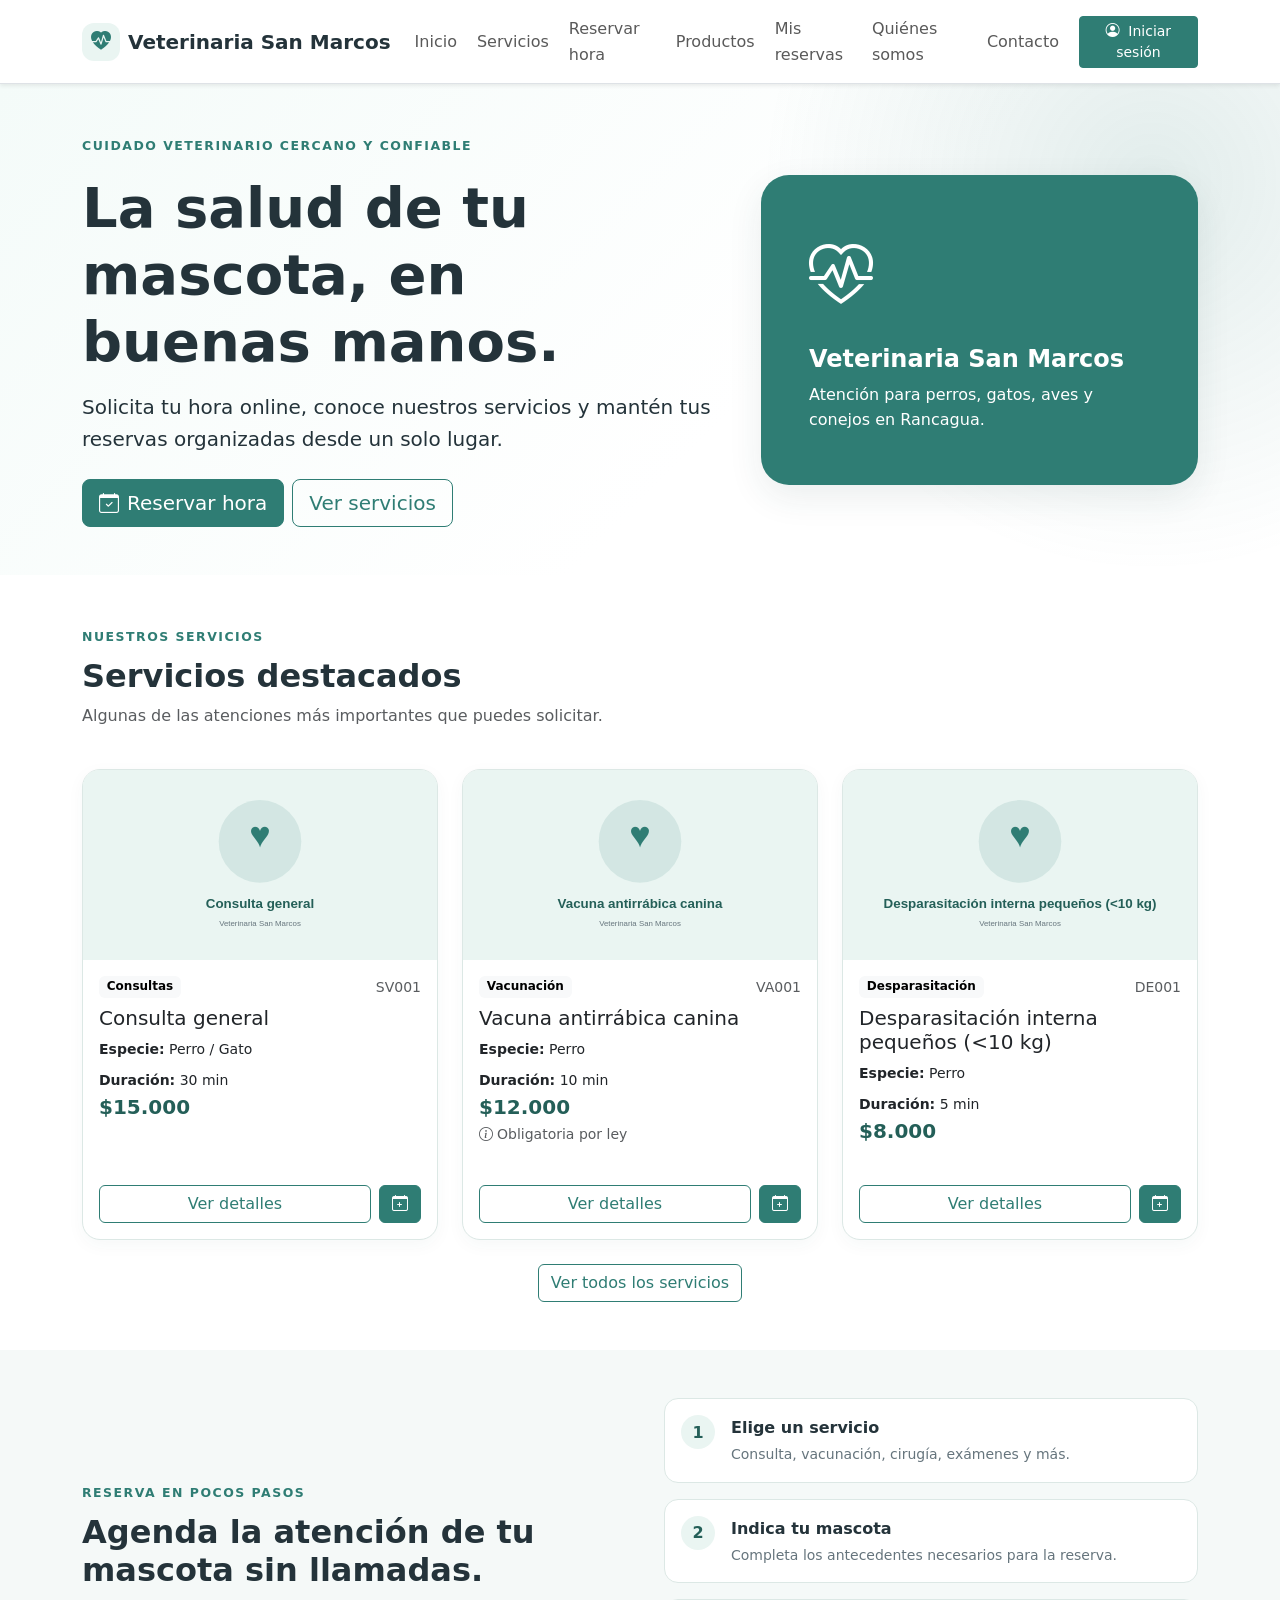
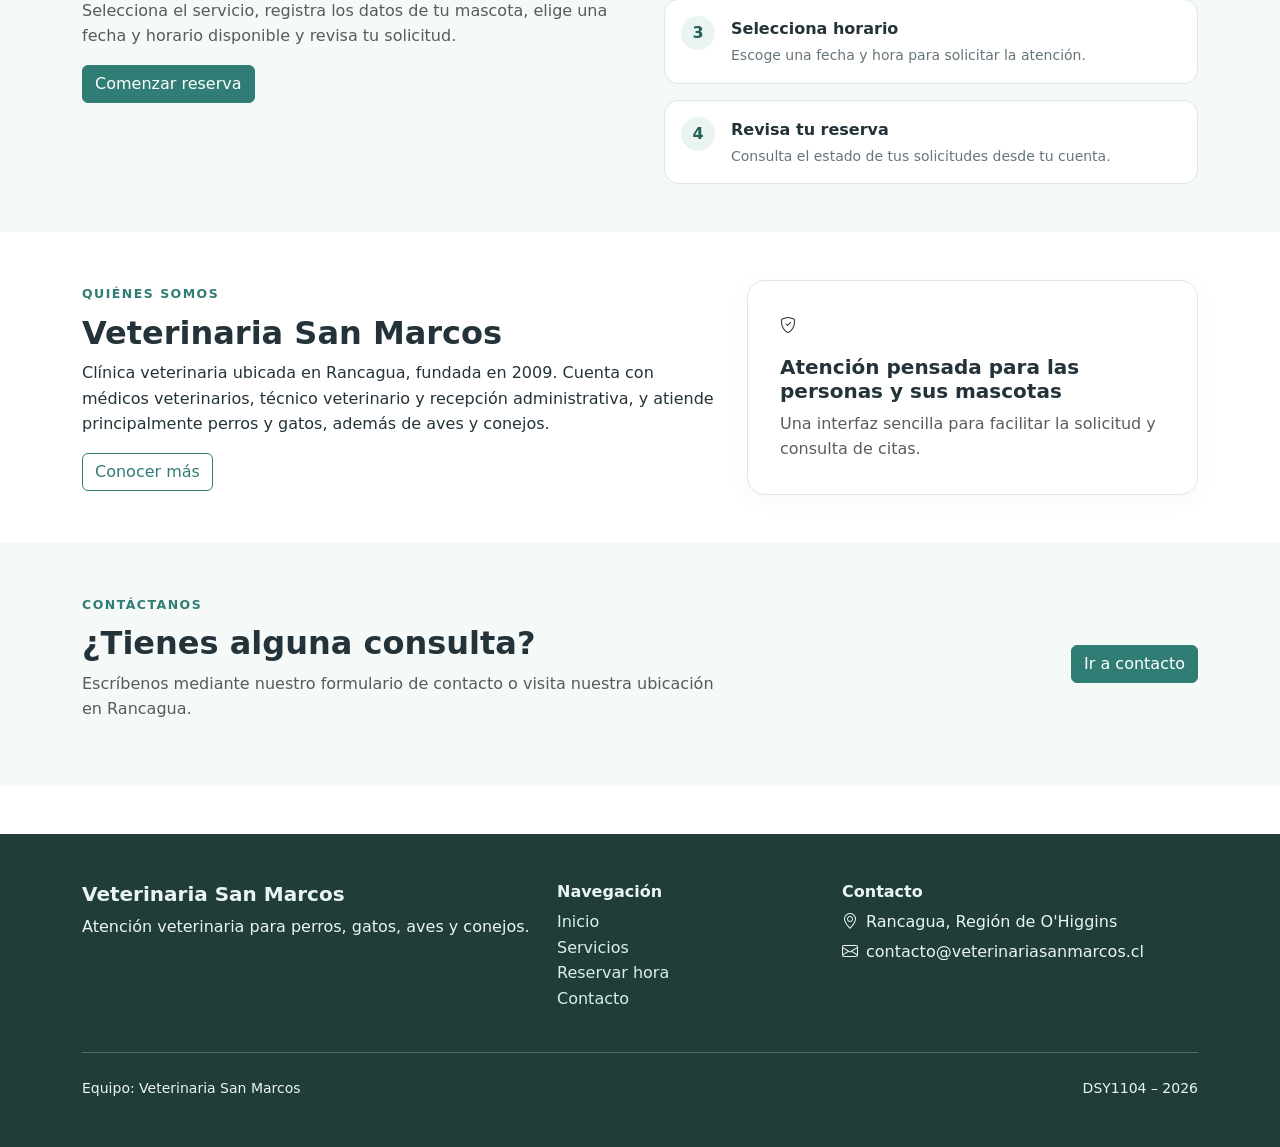
==== index.html @ c0e2d78a "fix(nav): corregir rutas de navegación en el menú superior" ====
<!doctype html>
<html lang="es">
<head>
  <meta charset="utf-8">
  <meta name="viewport" content="width=device-width, initial-scale=1">
  <meta name="description" content="Veterinaria San Marcos - Sistema de reservas y servicios veterinarios">
  <title>Inicio | Veterinaria San Marcos</title>
  <link href="https://cdn.jsdelivr.net/npm/bootstrap@5.3.3/dist/css/bootstrap.min.css" rel="stylesheet">
  <link href="https://cdn.jsdelivr.net/npm/bootstrap-icons@1.11.3/font/bootstrap-icons.min.css" rel="stylesheet">
  <link rel="stylesheet" href="../css/styles.css">
</head>

<body>

<header class="site-header">
  <nav class="navbar navbar-expand-lg navbar-light bg-white border-bottom shadow-sm" aria-label="Navegación principal">
    <div class="container">
      <a class="navbar-brand d-flex align-items-center gap-2 fw-bold" href="../index.html">
        <span class="brand-icon" aria-hidden="true"><i class="bi bi-heart-pulse-fill"></i></span>
        <span>Veterinaria San Marcos</span>
      </a>

      <input class="nav-toggle" type="checkbox" id="navToggle" aria-label="Abrir menú de navegación">
      <label class="nav-toggle-label d-lg-none" for="navToggle" aria-hidden="true">
        <span></span><span></span><span></span>
      </label>

      <div class="navbar-collapse custom-collapse" id="mainNavigation">
        <ul class="navbar-nav ms-auto align-items-lg-center gap-lg-1">
          <li class="nav-item"><a class="nav-link" href="index.html">Inicio</a></li>
          <li class="nav-item"><a class="nav-link" href="pages/servicios.html">Servicios</a></li>
          <li class="nav-item"><a class="nav-link" href="pages/reservar.html">Reservar hora</a></li>
          <li class="nav-item"><a class="nav-link" href="pages/productos.html">Productos</a></li>
          <li class="nav-item"><a class="nav-link" href="pages/mis-reservas.html">Mis reservas</a></li>
          <li class="nav-item"><a class="nav-link" href="pages/quienes-somos.html">Quiénes somos</a></li>
          <li class="nav-item"><a class="nav-link" href="pages/contacto.html">Contacto</a></li>
          <li class="nav-item ms-lg-2">
            <a class="btn btn-primary btn-sm px-3" href="pages/login.html" id="btnLoginNav">
              <i class="bi bi-person-circle me-1"></i> Iniciar sesión
            </a>
          </li>
        </ul>
      </div>
    </div>
  </nav>
</header>

<main>
  <section class="hero-section">
    <div class="container py-5">
      <div class="row align-items-center g-5">
        <div class="col-lg-7">
          <span class="eyebrow">Cuidado veterinario cercano y confiable</span>
          <h1 class="display-4 fw-bold mt-3">La salud de tu mascota, en buenas manos.</h1>
          <p class="lead mt-3">Solicita tu hora online, conoce nuestros servicios y mantén tus reservas organizadas desde un solo lugar.</p>
          <div class="d-flex flex-wrap gap-2 mt-4">
            <a href="pages/reservar.html" class="btn btn-primary btn-lg" id="btnReservarHero">
              <i class="bi bi-calendar-check me-2"></i>Reservar hora
            </a>
            <a href="pages/servicios.html" class="btn btn-outline-primary btn-lg" id="btnVerServiciosHero">
              Ver servicios
            </a>
          </div>
        </div>
        <div class="col-lg-5">
          <div class="hero-card">
            <i class="bi bi-heart-pulse hero-card-icon" aria-hidden="true"></i>
            <h2 class="h4 fw-bold">Veterinaria San Marcos</h2>
            <p class="mb-0">Atención para perros, gatos, aves y conejos en Rancagua.</p>
          </div>
        </div>
      </div>
    </div>
  </section>

  <section class="py-5" aria-labelledby="destacados-title">
    <div class="container">
      <div class="section-heading">
        <span class="eyebrow">Nuestros servicios</span>
        <h2 id="destacados-title" class="fw-bold mt-2">Servicios destacados</h2>
        <p class="text-muted">Algunas de las atenciones más importantes que puedes solicitar.</p>
      </div>
      <div class="row row-cols-1 row-cols-md-3 g-4 mt-1" id="serviciosDestacados">
        
<article class="col" id="servicio-sv001" data-id="SV001" data-category="Consultas" data-price="15000">
  <div class="card h-100 service-card">
    <img src="../img/servicios/sv001.svg" class="card-img-top catalog-image" alt="Ilustración del servicio Consulta general">
    <div class="card-body d-flex flex-column">
      <div class="d-flex justify-content-between gap-2 mb-2">
        <span class="badge text-bg-light">Consultas</span>
        <span class="small text-muted">SV001</span>
      </div>
      <h2 class="h5 card-title" id="nombre-sv001">Consulta general</h2>
      <p class="card-text small mb-2"><strong>Especie:</strong> Perro / Gato</p>
      <p class="card-text small mb-1"><strong>Duración:</strong> 30 min</p>
      <p class="h5 fw-bold price mb-1" id="precio-sv001">$15.000</p>
      <p class="small text-muted mb-3">&nbsp;</p>
      <div class="mt-auto d-flex gap-2">
        <a class="btn btn-outline-primary flex-grow-1" href="detalle-servicio.html?id=SV001" id="btnDetalle-sv001">Ver detalles</a>
        <a class="btn btn-primary" href="reservar.html?servicio=SV001" id="btnReservar-sv001" aria-label="Reservar Consulta general"><i class="bi bi-calendar-plus"></i></a>
      </div>
    </div>
  </div>
</article>
        
<article class="col" id="servicio-va001" data-id="VA001" data-category="Vacunación" data-price="12000">
  <div class="card h-100 service-card">
    <img src="../img/servicios/va001.svg" class="card-img-top catalog-image" alt="Ilustración del servicio Vacuna antirrábica canina">
    <div class="card-body d-flex flex-column">
      <div class="d-flex justify-content-between gap-2 mb-2">
        <span class="badge text-bg-light">Vacunación</span>
        <span class="small text-muted">VA001</span>
      </div>
      <h2 class="h5 card-title" id="nombre-va001">Vacuna antirrábica canina</h2>
      <p class="card-text small mb-2"><strong>Especie:</strong> Perro</p>
      <p class="card-text small mb-1"><strong>Duración:</strong> 10 min</p>
      <p class="h5 fw-bold price mb-1" id="precio-va001">$12.000</p>
      <p class="small text-muted mb-3"><i class="bi bi-info-circle me-1"></i>Obligatoria por ley</p>
      <div class="mt-auto d-flex gap-2">
        <a class="btn btn-outline-primary flex-grow-1" href="detalle-servicio.html?id=VA001" id="btnDetalle-va001">Ver detalles</a>
        <a class="btn btn-primary" href="reservar.html?servicio=VA001" id="btnReservar-va001" aria-label="Reservar Vacuna antirrábica canina"><i class="bi bi-calendar-plus"></i></a>
      </div>
    </div>
  </div>
</article>
        
<article class="col" id="servicio-de001" data-id="DE001" data-category="Desparasitación" data-price="8000">
  <div class="card h-100 service-card">
    <img src="../img/servicios/de001.svg" class="card-img-top catalog-image" alt="Ilustración del servicio Desparasitación interna pequeños (&lt;10 kg)">
    <div class="card-body d-flex flex-column">
      <div class="d-flex justify-content-between gap-2 mb-2">
        <span class="badge text-bg-light">Desparasitación</span>
        <span class="small text-muted">DE001</span>
      </div>
      <h2 class="h5 card-title" id="nombre-de001">Desparasitación interna pequeños (&lt;10 kg)</h2>
      <p class="card-text small mb-2"><strong>Especie:</strong> Perro</p>
      <p class="card-text small mb-1"><strong>Duración:</strong> 5 min</p>
      <p class="h5 fw-bold price mb-1" id="precio-de001">$8.000</p>
      <p class="small text-muted mb-3">&nbsp;</p>
      <div class="mt-auto d-flex gap-2">
        <a class="btn btn-outline-primary flex-grow-1" href="detalle-servicio.html?id=DE001" id="btnDetalle-de001">Ver detalles</a>
        <a class="btn btn-primary" href="reservar.html?servicio=DE001" id="btnReservar-de001" aria-label="Reservar Desparasitación interna pequeños (&lt;10 kg)"><i class="bi bi-calendar-plus"></i></a>
      </div>
    </div>
  </div>
</article>
      </div>
      <div class="text-center mt-4">
        <a href="pages/servicios.html" class="btn btn-outline-primary">Ver todos los servicios</a>
      </div>
    </div>
  </section>

  <section class="py-5 bg-soft">
    <div class="container">
      <div class="row align-items-center g-5">
        <div class="col-lg-6">
          <span class="eyebrow">Reserva en pocos pasos</span>
          <h2 class="fw-bold mt-2">Agenda la atención de tu mascota sin llamadas.</h2>
          <p class="text-muted">Selecciona el servicio, registra los datos de tu mascota, elige una fecha y horario disponible y revisa tu solicitud.</p>
          <a href="pages/reservar.html" class="btn btn-primary" id="btnReservarProceso">Comenzar reserva</a>
        </div>
        <div class="col-lg-6">
          <ol class="process-list">
            <li><span>1</span><div><strong>Elige un servicio</strong><small>Consulta, vacunación, cirugía, exámenes y más.</small></div></li>
            <li><span>2</span><div><strong>Indica tu mascota</strong><small>Completa los antecedentes necesarios para la reserva.</small></div></li>
            <li><span>3</span><div><strong>Selecciona horario</strong><small>Escoge una fecha y hora para solicitar la atención.</small></div></li>
            <li><span>4</span><div><strong>Revisa tu reserva</strong><small>Consulta el estado de tus solicitudes desde tu cuenta.</small></div></li>
          </ol>
        </div>
      </div>
    </div>
  </section>

  <section class="py-5" id="quienesSomosResumen">
    <div class="container">
      <div class="row g-4">
        <div class="col-lg-7">
          <span class="eyebrow">Quiénes somos</span>
          <h2 class="fw-bold mt-2">Veterinaria San Marcos</h2>
          <p>Clínica veterinaria ubicada en Rancagua, fundada en 2009. Cuenta con médicos veterinarios, técnico veterinario y recepción administrativa, y atiende principalmente perros y gatos, además de aves y conejos.</p>
          <a href="pages/quienes-somos.html" class="btn btn-outline-primary">Conocer más</a>
        </div>
        <div class="col-lg-5">
          <div class="info-panel">
            <i class="bi bi-shield-check"></i>
            <h3 class="h5 fw-bold mt-3">Atención pensada para las personas y sus mascotas</h3>
            <p class="mb-0 text-muted">Una interfaz sencilla para facilitar la solicitud y consulta de citas.</p>
          </div>
        </div>
      </div>
    </div>
  </section>

  <section class="py-5 bg-soft" id="contactoResumen">
    <div class="container">
      <div class="row align-items-center g-4">
        <div class="col-md-7">
          <span class="eyebrow">Contáctanos</span>
          <h2 class="fw-bold mt-2">¿Tienes alguna consulta?</h2>
          <p class="text-muted">Escríbenos mediante nuestro formulario de contacto o visita nuestra ubicación en Rancagua.</p>
        </div>
        <div class="col-md-5 text-md-end">
          <a href="pages/contacto.html" class="btn btn-primary" id="btnContacto">Ir a contacto</a>
        </div>
      </div>
    </div>
  </section>
</main>

<footer class="site-footer mt-5">
  <div class="container py-5">
    <div class="row g-4">
      <div class="col-lg-5">
        <h2 class="h5 fw-bold">Veterinaria San Marcos</h2>
        <p class="mb-0">Atención veterinaria para perros, gatos, aves y conejos.</p>
      </div>
      <div class="col-sm-6 col-lg-3">
        <h2 class="h6 fw-bold">Navegación</h2>
        <ul class="list-unstyled footer-links">
          <li><a href="../index.html">Inicio</a></li>
          <li><a href="servicios.html">Servicios</a></li>
          <li><a href="reservar.html">Reservar hora</a></li>
          <li><a href="contacto.html">Contacto</a></li>
        </ul>
      </div>
      <div class="col-sm-6 col-lg-4">
        <h2 class="h6 fw-bold">Contacto</h2>
        <p class="mb-1"><i class="bi bi-geo-alt me-2"></i>Rancagua, Región de O'Higgins</p>
        <p class="mb-0"><i class="bi bi-envelope me-2"></i>contacto@veterinariasanmarcos.cl</p>
      </div>
    </div>
    <hr class="my-4">
    <div class="small d-flex flex-column flex-md-row justify-content-between gap-2">
      <span>Equipo: Veterinaria San Marcos</span>
      <span>DSY1104 – 2026</span>
    </div>
  </div>
</footer>


<script src="../js/script.js"></script>
</body>
</html>
---- css/styles.css ----
:root {
  --brand: #2f7d74;
  --brand-dark: #245f58;
  --brand-soft: #eaf5f2;
  --ink: #24333a;
  --muted: #66757d;
  --surface: #ffffff;
  --soft: #f5f9f8;
  --border: #dce8e5;
  --shadow: 0 12px 35px rgba(32, 70, 66, 0.09);
}

* { box-sizing: border-box; }

body {
  color: var(--ink);
  background: #fff;
  font-family: system-ui, -apple-system, "Segoe UI", sans-serif;
  line-height: 1.6;
}

a { color: var(--brand); }
a:hover { color: var(--brand-dark); }

.btn-primary {
  --bs-btn-bg: var(--brand);
  --bs-btn-border-color: var(--brand);
  --bs-btn-hover-bg: var(--brand-dark);
  --bs-btn-hover-border-color: var(--brand-dark);
  --bs-btn-active-bg: var(--brand-dark);
  --bs-btn-active-border-color: var(--brand-dark);
}

.btn-outline-primary {
  --bs-btn-color: var(--brand);
  --bs-btn-border-color: var(--brand);
  --bs-btn-hover-bg: var(--brand);
  --bs-btn-hover-border-color: var(--brand);
}

.brand-icon {
  width: 38px;
  height: 38px;
  display: inline-grid;
  place-items: center;
  border-radius: 12px;
  background: var(--brand-soft);
  color: var(--brand);
}

.navbar-brand { color: var(--ink); }
.navbar-brand:hover { color: var(--brand); }
.nav-link { font-weight: 500; }
.nav-link:hover, .nav-link:focus { color: var(--brand); }

.nav-toggle { display: none; }
.nav-toggle-label { cursor: pointer; width: 42px; height: 42px; padding: 10px; }
.nav-toggle-label span { display: block; height: 2px; margin: 5px 0; background: var(--ink); transition: .2s; }
.custom-collapse { display: flex; }

.hero-section {
  background:
    radial-gradient(circle at 90% 20%, rgba(47,125,116,.14), transparent 32%),
    linear-gradient(135deg, #f4fbf9 0%, #fff 60%);
}

.hero-card {
  min-height: 310px;
  border-radius: 28px;
  background: var(--brand);
  color: #fff;
  padding: 3rem;
  display: flex;
  flex-direction: column;
  justify-content: center;
  box-shadow: var(--shadow);
}

.hero-card-icon {
  font-size: 4rem;
  margin-bottom: 1rem;
}

.eyebrow {
  color: var(--brand);
  text-transform: uppercase;
  letter-spacing: .12em;
  font-size: .78rem;
  font-weight: 800;
}

.section-heading { max-width: 700px; }

.bg-soft { background: var(--soft); }

.page-hero {
  background: var(--soft);
  border-bottom: 1px solid var(--border);
}

.service-card,
.product-card {
  border: 1px solid var(--border);
  border-radius: 18px;
  overflow: hidden;
  box-shadow: 0 5px 18px rgba(32, 70, 66, .04);
  transition: transform .2s ease, box-shadow .2s ease;
}

.service-card:hover,
.product-card:hover {
  transform: translateY(-4px);
  box-shadow: var(--shadow);
}

.catalog-image {
  height: 190px;
  object-fit: cover;
  background: var(--brand-soft);
}

.price { color: var(--brand-dark); }

.filter-panel,
.form-section,
.summary-card,
.info-panel,
.auth-card,
.detail-card {
  border: 1px solid var(--border);
  border-radius: 18px;
  background: var(--surface);
  box-shadow: 0 5px 22px rgba(32, 70, 66, .04);
}

.filter-panel { padding: 1.25rem; }
.form-section { padding: 1.5rem; }
.summary-card { padding: 1.5rem; }
.info-panel { padding: 2rem; }
.detail-card { overflow: hidden; }

.detail-image {
  width: 100%;
  height: 100%;
  min-height: 420px;
  object-fit: cover;
  background: var(--brand-soft);
}

.detail-meta {
  height: 100%;
  display: flex;
  align-items: flex-start;
  gap: .75rem;
  padding: 1rem;
  background: var(--soft);
  border-radius: 12px;
}

.detail-meta > i { color: var(--brand); font-size: 1.25rem; }
.detail-meta span { display: flex; flex-direction: column; gap: .15rem; }
.detail-meta small { color: var(--muted); }
.detail-meta strong { font-size: .95rem; }

.process-list {
  list-style: none;
  padding: 0;
  margin: 0;
  display: grid;
  gap: 1rem;
}

.process-list li {
  display: flex;
  align-items: flex-start;
  gap: 1rem;
  padding: 1rem;
  border-radius: 14px;
  background: #fff;
  border: 1px solid var(--border);
}

.process-list li > span {
  flex: 0 0 34px;
  width: 34px;
  height: 34px;
  display: grid;
  place-items: center;
  border-radius: 50%;
  background: var(--brand-soft);
  color: var(--brand-dark);
  font-weight: 800;
}

.process-list small { display: block; color: var(--muted); margin-top: .15rem; }

.map-placeholder {
  min-height: 100%;
  display: grid;
  place-items: center;
  background:
    linear-gradient(rgba(234,245,242,.92), rgba(234,245,242,.92)),
    repeating-linear-gradient(45deg, #d8eae6 0, #d8eae6 2px, transparent 2px, transparent 12px);
  border: 1px solid var(--border);
  border-radius: 18px;
  color: var(--brand-dark);
}

.empty-state {
  text-align: center;
  padding: 4rem 1.5rem;
  border: 1px dashed var(--border);
  border-radius: 18px;
  background: var(--soft);
}

.empty-state > i { font-size: 3rem; color: var(--brand); }

.site-footer {
  background: #203d3a;
  color: #eaf5f2;
}

.site-footer .footer-links a { color: #d9efeb; text-decoration: none; }
.site-footer .footer-links a:hover { text-decoration: underline; }

.auth-page { background: var(--soft); }
.auth-card { max-width: 500px; padding: 2rem; }
.auth-card-wide { max-width: 850px; }
.auth-icon {
  width: 64px;
  height: 64px;
  display: grid;
  place-items: center;
  margin: 0 auto;
  border-radius: 50%;
  background: var(--brand-soft);
  color: var(--brand);
  font-size: 2rem;
}

.quantity-input { max-width: 110px; }

@media (max-width: 991.98px) {
  .custom-collapse {
    display: none;
    width: 100%;
    padding-top: 1rem;
  }

  .nav-toggle:checked ~ .custom-collapse { display: block; }
  .nav-toggle-label { display: block; }

  .nav-toggle:checked + .nav-toggle-label span:nth-child(1) { transform: translateY(7px) rotate(45deg); }
  .nav-toggle:checked + .nav-toggle-label span:nth-child(2) { opacity: 0; }
  .nav-toggle:checked + .nav-toggle-label span:nth-child(3) { transform: translateY(-7px) rotate(-45deg); }

  .hero-card { min-height: 240px; padding: 2rem; }
}

@media (max-width: 575.98px) {
  .hero-section h1 { font-size: 2.35rem; }
  .detail-image { min-height: 280px; }
  .auth-card { padding: 1.25rem; }
}
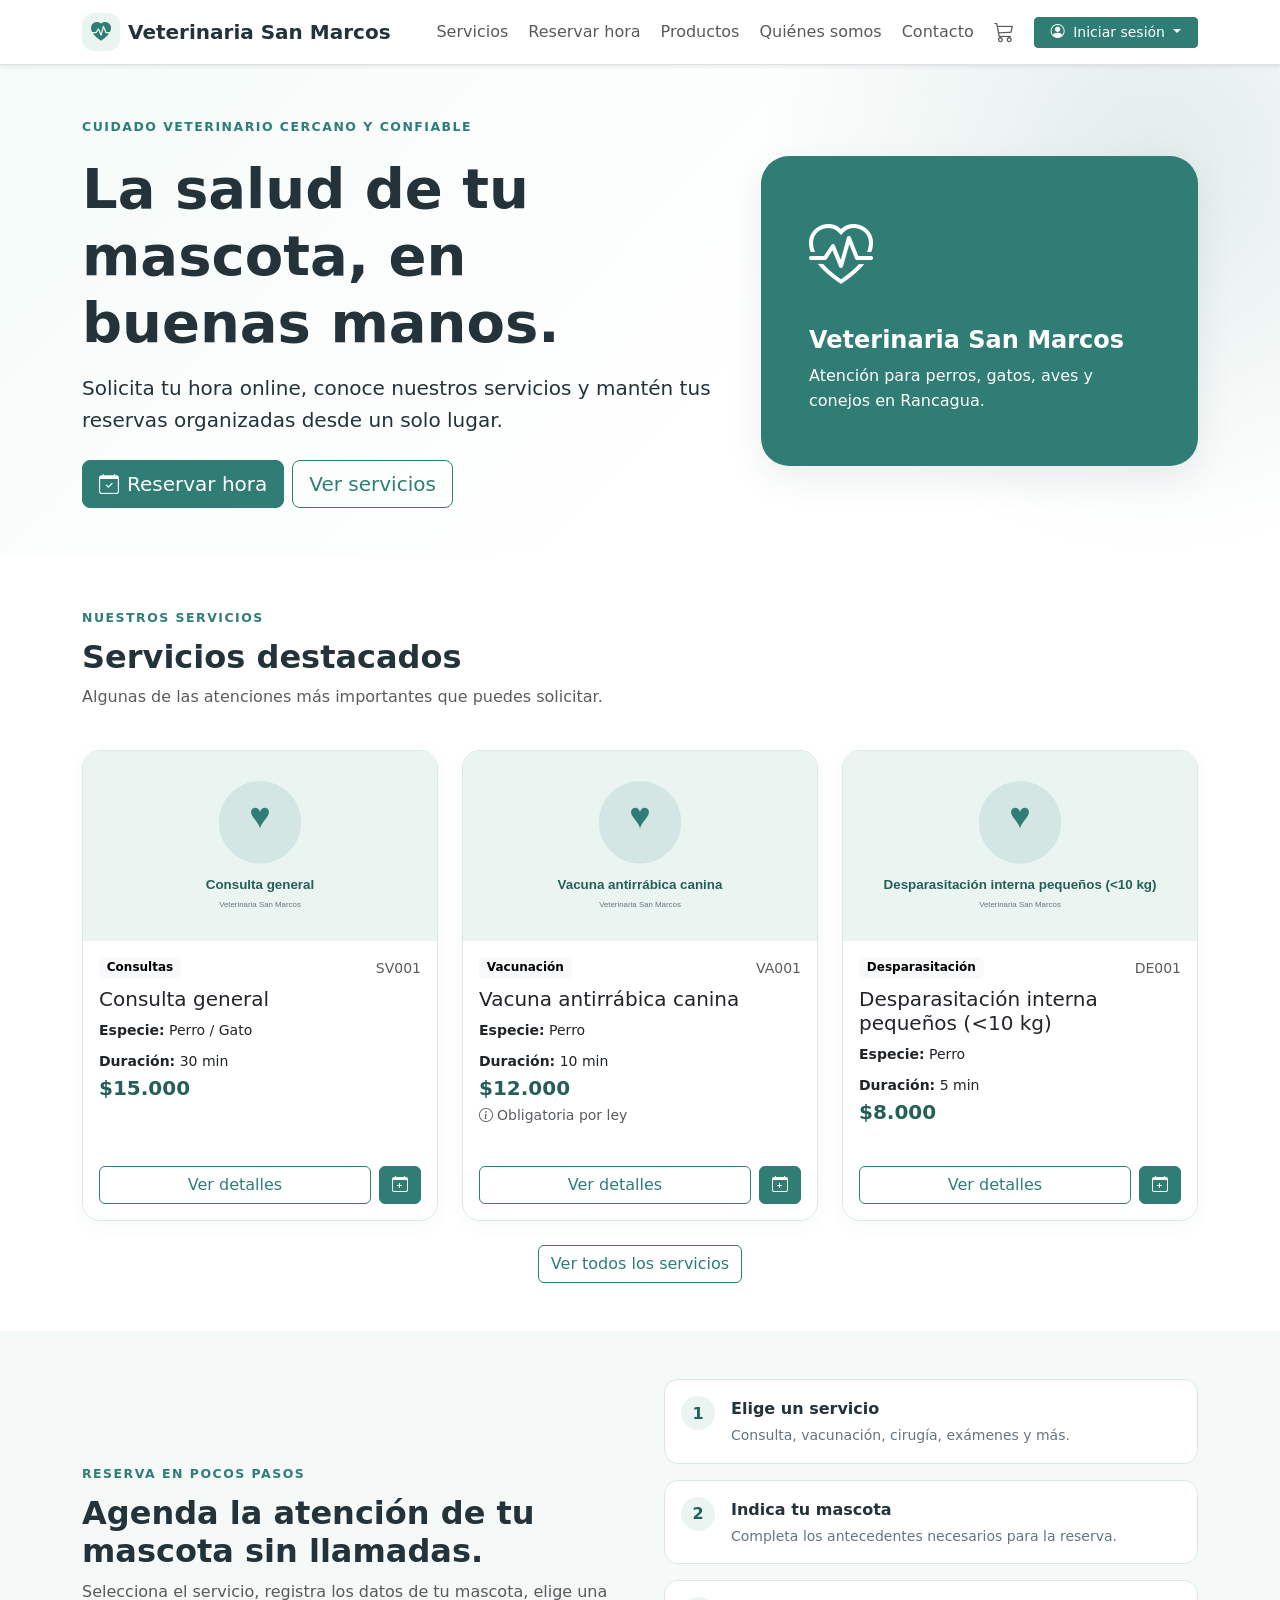
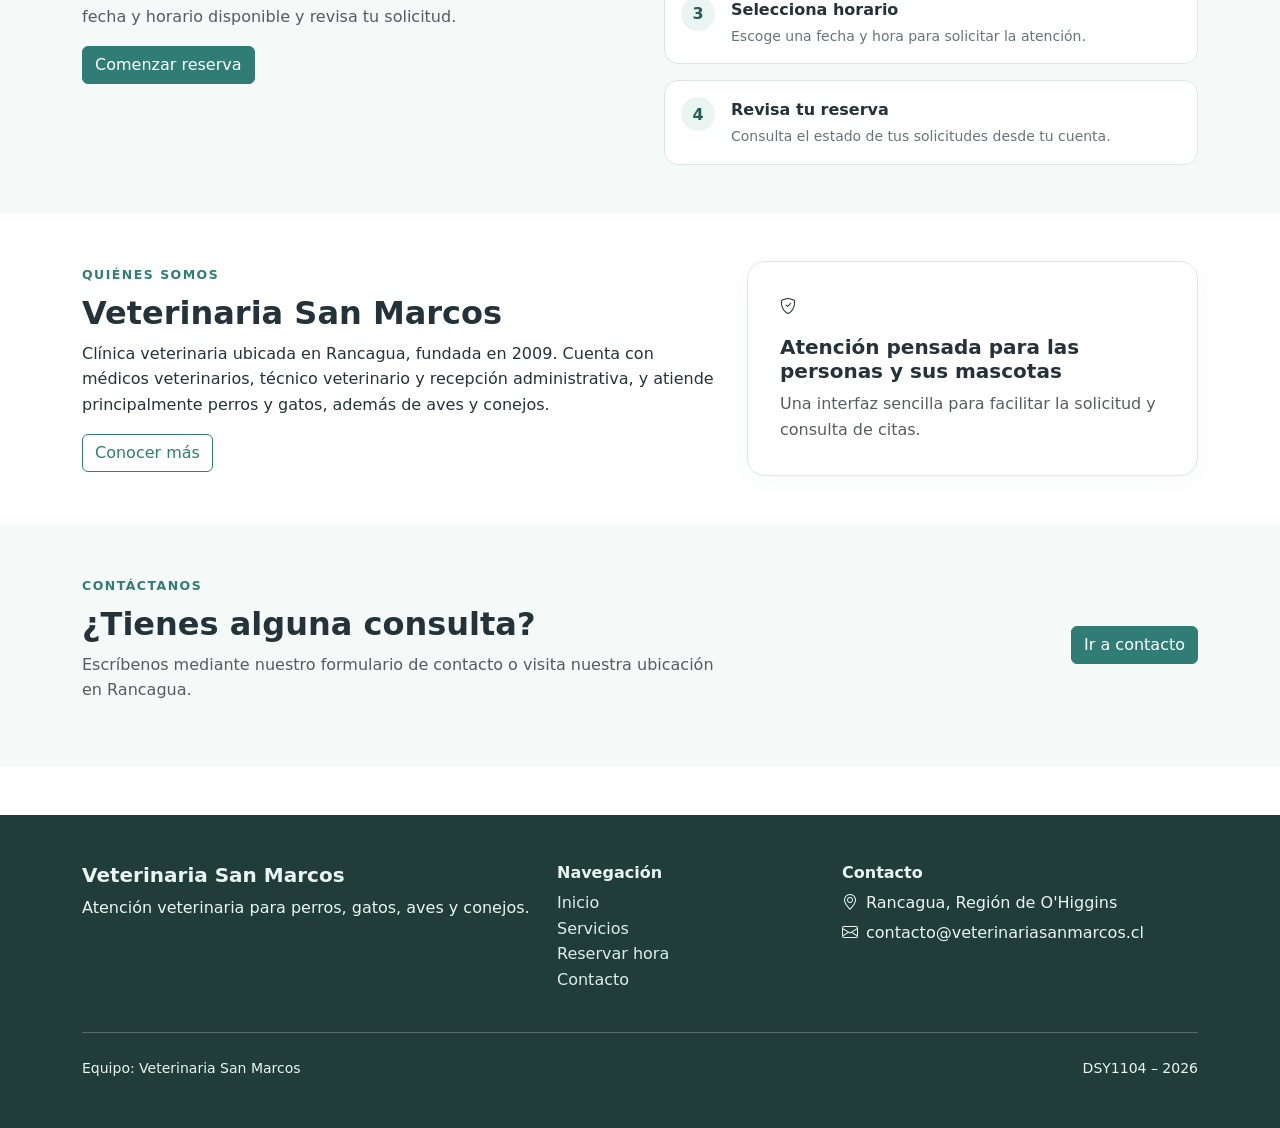
==== commit 868d4d92: "feat(ux): reemplazar alertas nativas por sistema de notificaciones toast y avisos en pantalla" ====
--- a/index.html
+++ b/index.html
@@ -8,6 +8,11 @@
   <link href="https://cdn.jsdelivr.net/npm/bootstrap@5.3.3/dist/css/bootstrap.min.css" rel="stylesheet">
   <link href="https://cdn.jsdelivr.net/npm/bootstrap-icons@1.11.3/font/bootstrap-icons.min.css" rel="stylesheet">
   <link rel="stylesheet" href="../css/styles.css">
+  <script src="https://cdn.jsdelivr.net/npm/bootstrap@5.3.3/dist/js/bootstrap.bundle.min.js"></script>
+  <script src="js/datos.js" defer></script>
+  <script src="js/storage.js" defer></script>
+  <script src="js/userActivo.js" defer></script>
+  <script src="js/carrito.js" defer></script>
 </head>
 
 <body>
@@ -26,21 +31,56 @@
       </label>
 
       <div class="navbar-collapse custom-collapse" id="mainNavigation">
-        <ul class="navbar-nav ms-auto align-items-lg-center gap-lg-1">
-          <li class="nav-item"><a class="nav-link" href="index.html">Inicio</a></li>
-          <li class="nav-item"><a class="nav-link" href="pages/servicios.html">Servicios</a></li>
-          <li class="nav-item"><a class="nav-link" href="pages/reservar.html">Reservar hora</a></li>
-          <li class="nav-item"><a class="nav-link" href="pages/productos.html">Productos</a></li>
-          <li class="nav-item"><a class="nav-link" href="pages/mis-reservas.html">Mis reservas</a></li>
-          <li class="nav-item"><a class="nav-link" href="pages/quienes-somos.html">Quiénes somos</a></li>
-          <li class="nav-item"><a class="nav-link" href="pages/contacto.html">Contacto</a></li>
-          <li class="nav-item ms-lg-2">
-            <a class="btn btn-primary btn-sm px-3" href="pages/login.html" id="btnLoginNav">
-              <i class="bi bi-person-circle me-1"></i> Iniciar sesión
-            </a>
-          </li>
-        </ul>
-      </div>
+                    <ul class="navbar-nav ms-auto align-items-lg-center gap-lg-1">
+                        <li class="nav-item"><a class="nav-link" href="pages/servicios.html">Servicios</a></li>
+                        <li class="nav-item"><a class="nav-link" href="pages/reservar.html">Reservar hora</a></li>
+                        <li class="nav-item"><a class="nav-link" href="pages/productos.html">Productos</a></li>
+                        <li class="nav-item"><a class="nav-link" href="pages/quienes-somos.html">Quiénes somos</a></li>
+                        <li class="nav-item"><a class="nav-link" href="pages/contacto.html">Contacto</a></li>
+                        
+                        <li class="nav-item">
+                            <a class="nav-link position-relative" href="#" data-bs-toggle="offcanvas" data-bs-target="#offcanvasCarrito" aria-controls="offcanvasCarrito">
+                                <i class="bi bi-cart3 fs-5" id="iconoCarritoNav"></i>
+                                <span class="position-absolute top-25 start-75 translate-middle badge rounded-pill bg-danger" id="badgeContadorCarrito">
+                                    0
+                                </span>
+                            </a>
+                        </li>
+                        
+                        <li class="nav-item ms-lg-2 dropdown">
+                            <a class="btn btn-primary btn-sm px-3 dropdown-toggle"
+                            href="pages/login.html"
+                            id="btnLoginNav"
+                            role="button"
+                            data-bs-toggle="dropdown"
+                            aria-expanded="false">
+                                <i class="bi bi-person-circle me-1"></i> Iniciar sesión
+                            </a>
+
+                            <ul class="dropdown-menu dropdown-menu-end" aria-labelledby="btnLoginNav">
+                                <li>
+                                    <a class="dropdown-item" href="pages/mis-reservas.html">
+                                        <i class="bi bi-calendar-check me-2"></i> Mis reservas
+                                    </a>
+                                </li>
+
+                                <li>
+                                    <a class="dropdown-item" href="pages/mis-compras.html">
+                                        <i class="bi bi-bag-check me-2"></i> Mis compras
+                                    </a>
+                                </li>
+
+                                <li><hr class="dropdown-divider"></li>
+
+                                <li>
+                                    <a class="dropdown-item" href="#" id="btnCerrarSesion">
+                                        <i class="bi bi-box-arrow-right me-2"></i> Cerrar sesión
+                                    </a>
+                                </li>
+                            </ul>
+                        </li>
+                    </ul>
+                </div>
     </div>
   </nav>
 </header>
@@ -239,7 +279,7 @@
 </footer>
 
 
-<script src="../js/script.js"></script>
+<script src="js/script.js"></script>
 </body>
 </html>
 
--- a/css/styles.css
+++ b/css/styles.css
@@ -263,3 +263,8 @@
   .detail-image { min-height: 280px; }
   .auth-card { padding: 1.25rem; }
 }
+
+.scale-up {
+    transform: scale(1.3);
+    transition: transform 0.2s ease-in-out;
+}
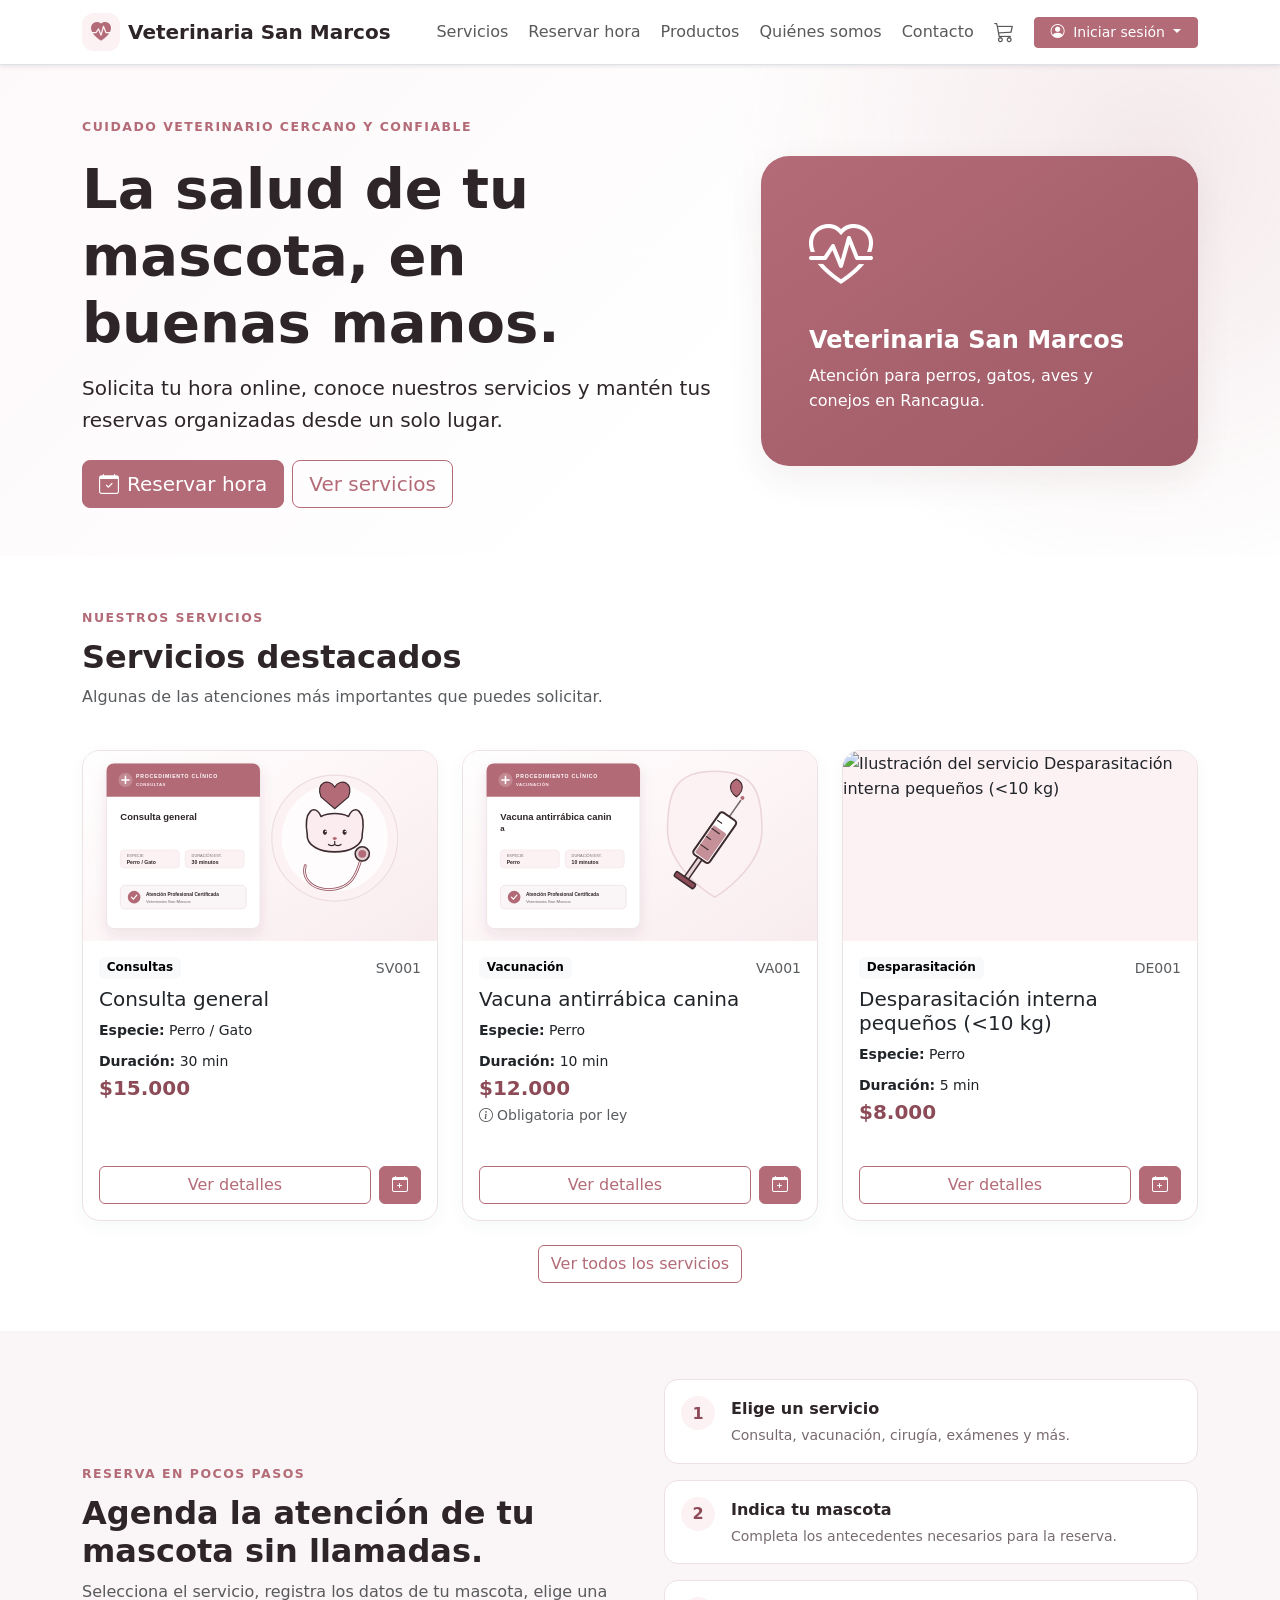
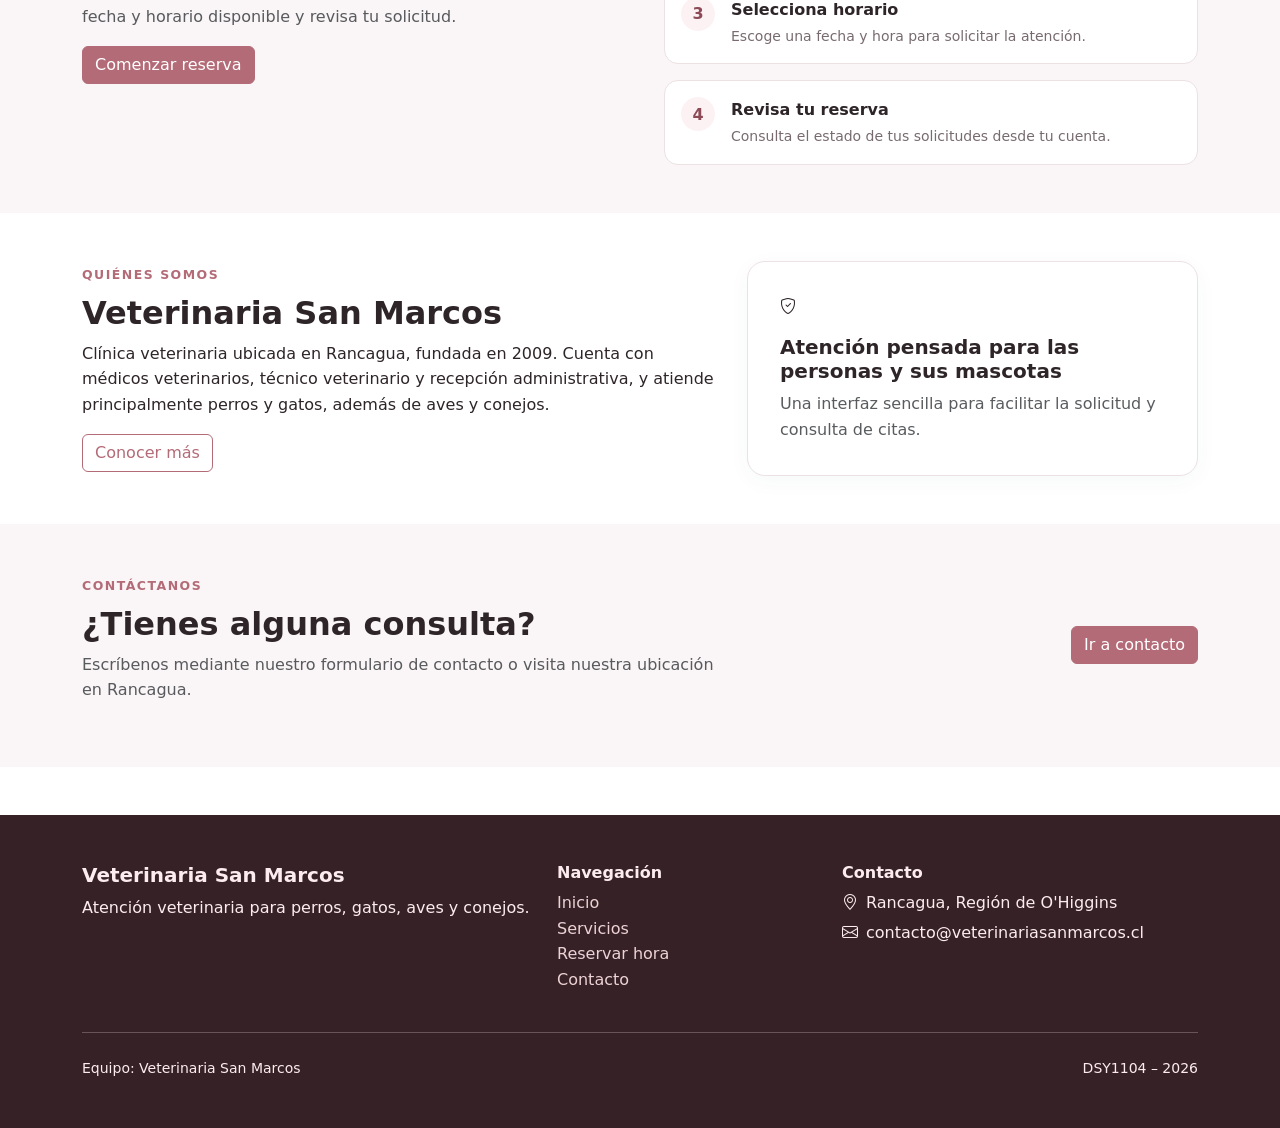
==== commit d8615cb3: "cambiar estilo y agregar nuevos assets" ====
--- a/index.html
+++ b/index.html
@@ -7,7 +7,7 @@
   <title>Inicio | Veterinaria San Marcos</title>
   <link href="https://cdn.jsdelivr.net/npm/bootstrap@5.3.3/dist/css/bootstrap.min.css" rel="stylesheet">
   <link href="https://cdn.jsdelivr.net/npm/bootstrap-icons@1.11.3/font/bootstrap-icons.min.css" rel="stylesheet">
-  <link rel="stylesheet" href="../css/styles.css">
+  <link rel="stylesheet" href="css/styles.css">
   <script src="https://cdn.jsdelivr.net/npm/bootstrap@5.3.3/dist/js/bootstrap.bundle.min.js"></script>
   <script src="js/datos.js" defer></script>
   <script src="js/storage.js" defer></script>
--- a/css/styles.css
+++ b/css/styles.css
@@ -1,13 +1,13 @@
 :root {
-  --brand: #2f7d74;
-  --brand-dark: #245f58;
-  --brand-soft: #eaf5f2;
-  --ink: #24333a;
-  --muted: #66757d;
+  --brand: #b36b77;
+  --brand-dark: #8c4b56;
+  --brand-soft: #fcf2f4;
+  --ink: #2e2528;
+  --muted: #786b6f;
   --surface: #ffffff;
-  --soft: #f5f9f8;
-  --border: #dce8e5;
-  --shadow: 0 12px 35px rgba(32, 70, 66, 0.09);
+  --soft: #faf5f6;
+  --border: #ece1e3;
+  --shadow: 0 12px 35px rgba(92, 45, 54, 0.08);
 }
 
 * { box-sizing: border-box; }
@@ -60,14 +60,14 @@
 
 .hero-section {
   background:
-    radial-gradient(circle at 90% 20%, rgba(47,125,116,.14), transparent 32%),
-    linear-gradient(135deg, #f4fbf9 0%, #fff 60%);
+    radial-gradient(circle at 90% 20%, rgba(179,107,119,.15), transparent 35%),
+    linear-gradient(135deg, #fdf8f9 0%, #fff 60%);
 }
 
 .hero-card {
   min-height: 310px;
   border-radius: 28px;
-  background: var(--brand);
+  background: linear-gradient(145deg, #b36b77 0%, #9e5a66 100%);
   color: #fff;
   padding: 3rem;
   display: flex;
@@ -199,8 +199,8 @@
   display: grid;
   place-items: center;
   background:
-    linear-gradient(rgba(234,245,242,.92), rgba(234,245,242,.92)),
-    repeating-linear-gradient(45deg, #d8eae6 0, #d8eae6 2px, transparent 2px, transparent 12px);
+    linear-gradient(rgba(252,242,244,.92), rgba(252,242,244,.92)),
+    repeating-linear-gradient(45deg, #ebd8dc 0, #ebd8dc 2px, transparent 2px, transparent 12px);
   border: 1px solid var(--border);
   border-radius: 18px;
   color: var(--brand-dark);
@@ -217,12 +217,12 @@
 .empty-state > i { font-size: 3rem; color: var(--brand); }
 
 .site-footer {
-  background: #203d3a;
-  color: #eaf5f2;
-}
-
-.site-footer .footer-links a { color: #d9efeb; text-decoration: none; }
-.site-footer .footer-links a:hover { text-decoration: underline; }
+  background: #362226;
+  color: #fcecef;
+}
+
+.site-footer .footer-links a { color: #edd2d6; text-decoration: none; }
+.site-footer .footer-links a:hover { color: #ffffff; text-decoration: underline; }
 
 .auth-page { background: var(--soft); }
 .auth-card { max-width: 500px; padding: 2rem; }
